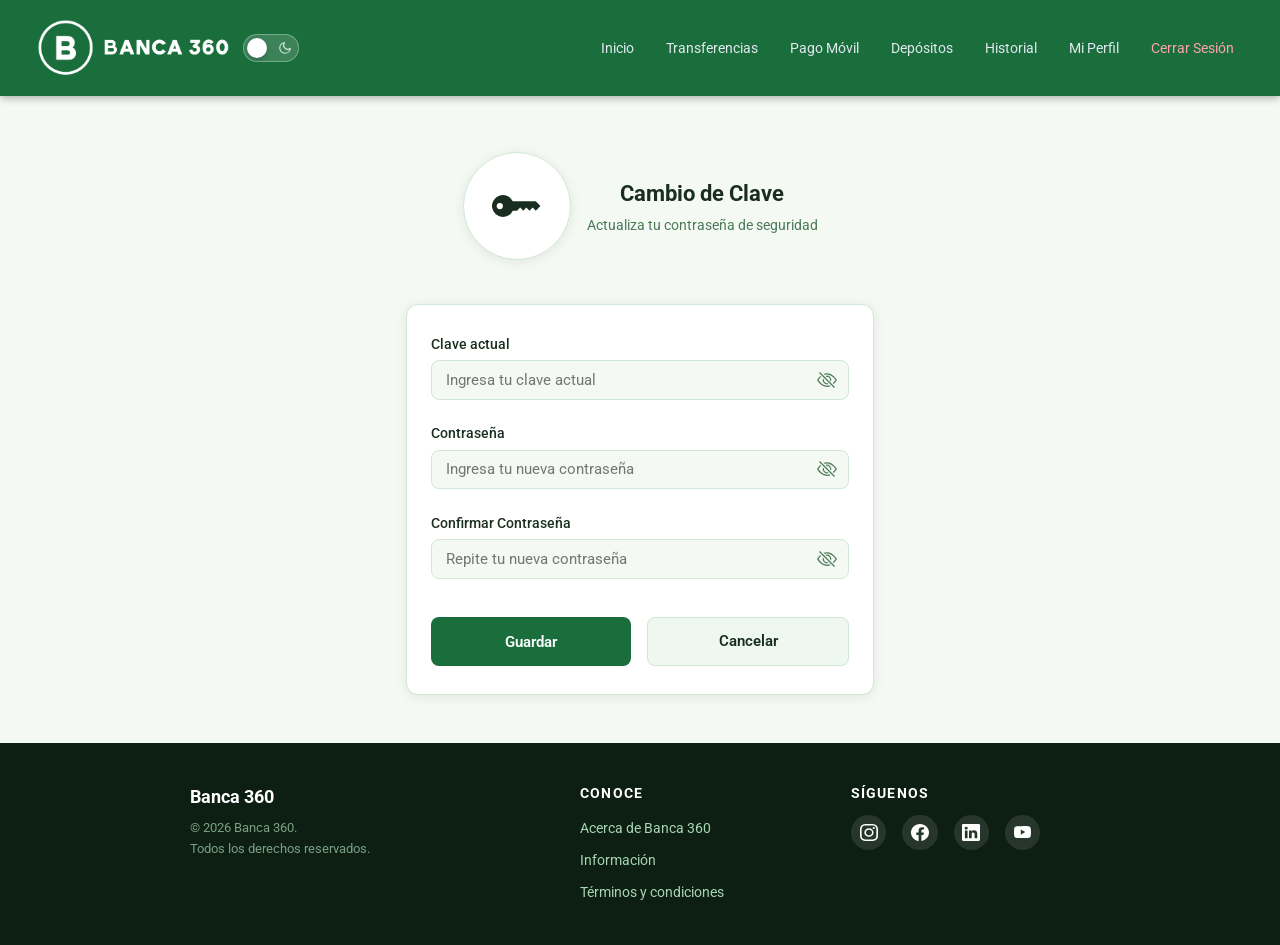
==== cambiar-contraseña.html @ 9f9f1c1e "Cambios casi finales (falta el spinner de carga)" ====
<!DOCTYPE html>
<html lang="es">
<head>
    <meta charset="UTF-8">
    <meta name="viewport" content="width=device-width, initial-scale=1.0">
    <title>Cambio de clave - Banca 360</title>
    <script>
        // Aplicar el tema oscuro de inmediato
        if (localStorage.getItem('theme') === 'dark') {
            document.documentElement.classList.add('dark');
        }
        // Inyectar un bloqueador temporal de animaciones
        document.head.insertAdjacentHTML('beforeend', '<style id="bloqueo-animaciones">*, *::before, *::after { transition: none !important; }</style>');
    </script>
    <link rel="preconnect" href="https://fonts.googleapis.com">
    <link rel="preconnect" href="https://fonts.gstatic.com" crossorigin>
    <link href="https://fonts.googleapis.com/css2?family=Roboto:wght@400;500;700&display=swap" rel="stylesheet">
    <link rel="stylesheet" href="css/style.css">
    <script src="js/main.js" defer></script>
</head>
<body>
    <header class="header">
        <h1 class="header__logo">
            <a href="Inicio.html" class="header__logo-link">
                <img src="assets/img/Banca360.png" alt="Banca 360" class="header__logo-img">
            </a>
        </h1>

        <div class="header__controls">
            <label class="theme-switch" aria-label="Cambiar tema">
                <input type="checkbox" id="btnTheme" class="theme-switch__checkbox">
                <span class="theme-switch__slider">
                    <span class="theme-switch__icon theme-switch__icon--sun">
                        <svg width="14" height="14" viewBox="0 0 24 24" fill="none" stroke="currentColor" stroke-width="2" stroke-linecap="round" stroke-linejoin="round"><circle cx="12" cy="12" r="5"/><line x1="12" y1="1" x2="12" y2="3"/><line x1="12" y1="21" x2="12" y2="23"/><line x1="4.22" y1="4.22" x2="5.64" y2="5.64"/><line x1="18.36" y1="18.36" x2="19.78" y2="19.78"/><line x1="1" y1="12" x2="3" y2="12"/><line x1="21" y1="12" x2="23" y2="12"/><line x1="4.22" y1="19.78" x2="5.64" y2="18.36"/><line x1="18.36" y1="5.64" x2="19.78" y2="4.22"/></svg>
                    </span>
                    <span class="theme-switch__icon theme-switch__icon--moon">
                        <svg width="14" height="14" viewBox="0 0 24 24" fill="none" stroke="currentColor" stroke-width="2" stroke-linecap="round" stroke-linejoin="round"><path d="M21 12.79A9 9 0 1 1 11.21 3 7 7 0 0 0 21 12.79z"/></svg>
                    </span>
                </span>
            </label>

            <button class="btn-hamburger" id="btnMenu" aria-label="Abrir menú" aria-expanded="false">
                <img src="assets/img/list.svg" alt="Menú" class="btn-hamburger__icon">
            </button>
        </div>

        <nav class="nav" id="mainNav" aria-label="Navegación principal">
            <ul class="nav__list">
                <li class="nav__item"><a href="Inicio.html" class="nav__link">Inicio</a></li>
                <li class="nav__item"><a href="transferencias.html" class="nav__link">Transferencias</a></li>
                <li class="nav__item"><a href="pago-movil.html" class="nav__link">Pago Móvil</a></li>
                <li class="nav__item"><a href="depositos.html" class="nav__link">Depósitos</a></li>
                <li class="nav__item"><a href="historial.html" class="nav__link">Historial</a></li>
                <li class="nav__item"><a href="perfil.html" class="nav__link">Mi Perfil</a></li>
                <li class="nav__item"><a href="sesion-finalizada.html" class="nav__link nav__link--logout">Cerrar Sesión</a></li>
            </ul>
        </nav>
    </header>

    <main class="main-content" style="max-width: 500px; margin-top: 2em;">
        <section class="page-header" aria-label="Título de sección" style="justify-content: center; margin-bottom: 1em;">
            <div class="page-header__icon">
                <svg xmlns="http://www.w3.org/2000/svg" width="50" height="50" fill="currentColor" class="bi bi-key-fill" viewBox="0 0 16 16">
                    <path d="M3.5 11.5a3.5 3.5 0 1 1 3.163-5H14L15.5 8 14 9.5l-1-1-1 1-1-1-1 1-1-1-1 1H6.663a3.5 3.5 0 0 1-3.163 2M2.5 9a1 1 0 1 0 0-2 1 1 0 0 0 0 2"/>
                </svg>
            </div>
            <div style="text-align: center;">
                <h2 class="page-header__title">Cambio de Clave</h2>
                <p class="page-header__subtitle">Actualiza tu contraseña de seguridad</p>
            </div>
        </section>

        <section class="form-card" aria-label="Formulario de cambio de clave">
            <form class="pm-form" action="perfil.html" method="GET">
                
                <div class="pm-form__field">
                    <label for="claveActual" class="pm-form__label">Clave actual</label>
                    <div style="position: relative; display: flex; align-items: center;">
                        <input 
                            type="password" 
                            id="claveActual" 
                            name="claveActual" 
                            class="pm-form__input" 
                            placeholder="Ingresa tu clave actual" 
                            required 
                            inputmode="numeric"
                            pattern="[0-9]{6,}"
                            title="La contraseña debe contener solo números y un mínimo de 6 dígitos."
                            oninput="this.value = this.value.replace(/[^0-9]/g, '')"
                            style="padding-right: 2.5rem;">
                        <button type="button" class="toggle-password" data-target="claveActual" style="position: absolute; right: 0.75rem; background: none; border: none; cursor: pointer; color: var(--color-text-muted); display: flex; padding: 0;">
                            <svg xmlns="http://www.w3.org/2000/svg" width="20" height="20" fill="currentColor" class="bi bi-eye" viewBox="0 0 16 16"><path d="M16 8s-3-5.5-8-5.5S0 8 0 8s3 5.5 8 5.5S16 8 16 8M1.173 8a13 13 0 0 1 1.66-2.043C4.12 4.668 5.88 3.5 8 3.5s3.879 1.168 5.168 2.457A13 13 0 0 1 14.828 8q-.086.13-.195.288c-.335.48-.83 1.12-1.465 1.755C11.879 11.332 10.119 12.5 8 12.5s-3.879-1.168-5.168-2.457A13 13 0 0 1 1.172 8z"/><path d="M8 5.5a2.5 2.5 0 1 0 0 5 2.5 2.5 0 0 0 0-5M4.5 8a3.5 3.5 0 1 1 7 0 3.5 3.5 0 0 1-7 0"/></svg>
                        </button>
                    </div>
                </div>

                <div class="pm-form__field">
                    <label for="password" class="pm-form__label">Contraseña</label>
                    <div style="position: relative; display: flex; align-items: center;">
                        <input type="password" 
                            id="password" 
                            name="password" 
                            class="pm-form__input" 
                            placeholder="Ingresa tu nueva contraseña" 
                            required 
                            inputmode="numeric"
                            pattern="[0-9]{6,}"
                            title="La contraseña debe contener solo números y un mínimo de 6 dígitos."
                            oninput="this.value = this.value.replace(/[^0-9]/g, '')"
                            style="padding-right: 2.5rem;">
                        <button type="button" class="toggle-password" data-target="password" style="position: absolute; right: 0.75rem; background: none; border: none; cursor: pointer; color: var(--color-text-muted); display: flex; padding: 0;">
                            <svg xmlns="http://www.w3.org/2000/svg" width="20" height="20" fill="currentColor" class="bi bi-eye" viewBox="0 0 16 16">
                                <path d="M16 8s-3-5.5-8-5.5S0 8 0 8s3 5.5 8 5.5S16 8 16 8M1.173 8a13 13 0 0 1 1.66-2.043C4.12 4.668 5.88 3.5 8 3.5s3.879 1.168 5.168 2.457A13 13 0 0 1 14.828 8q-.086.13-.195.288c-.335.48-.83 1.12-1.465 1.755C11.879 11.332 10.119 12.5 8 12.5s-3.879-1.168-5.168-2.457A13 13 0 0 1 1.172 8z"/>
                                <path d="M8 5.5a2.5 2.5 0 1 0 0 5 2.5 2.5 0 0 0 0-5M4.5 8a3.5 3.5 0 1 1 7 0 3.5 3.5 0 0 1-7 0"/>
                            </svg>
                        </button>
                    </div>
                </div>

                <div class="pm-form__field">
                    <label for="confirmarPassword" class="pm-form__label">Confirmar Contraseña</label>
                    <div style="position: relative; display: flex; align-items: center;">
                        <input type="password" 
                            id="confirmarPassword" 
                            name="confirmarPassword" 
                            class="pm-form__input" 
                            placeholder="Repite tu nueva contraseña" 
                            required 
                            inputmode="numeric"
                            pattern="[0-9]{6,}"
                            title="La contraseña debe contener solo números y un mínimo de 6 dígitos."
                            oninput="this.value = this.value.replace(/[^0-9]/g, '')"
                            style="padding-right: 2.5rem;">
                        <button type="button" class="toggle-password" data-target="confirmarPassword" style="position: absolute; right: 0.75rem; background: none; border: none; cursor: pointer; color: var(--color-text-muted); display: flex; padding: 0;">
                            <svg xmlns="http://www.w3.org/2000/svg" width="20" height="20" fill="currentColor" class="bi bi-eye" viewBox="0 0 16 16">
                                <path d="M16 8s-3-5.5-8-5.5S0 8 0 8s3 5.5 8 5.5S16 8 16 8M1.173 8a13 13 0 0 1 1.66-2.043C4.12 4.668 5.88 3.5 8 3.5s3.879 1.168 5.168 2.457A13 13 0 0 1 14.828 8q-.086.13-.195.288c-.335.48-.83 1.12-1.465 1.755C11.879 11.332 10.119 12.5 8 12.5s-3.879-1.168-5.168-2.457A13 13 0 0 1 1.172 8z"/>
                                <path d="M8 5.5a2.5 2.5 0 1 0 0 5 2.5 2.5 0 0 0 0-5M4.5 8a3.5 3.5 0 1 1 7 0 3.5 3.5 0 0 1-7 0"/>
                            </svg>
                        </button>
                    </div>
                </div>

                <div class="pm-form__actions" style="margin-top: 1em; flex-direction: row; gap: 1em;">
                    <button type="submit" class="btn btn--primary" style="flex: 1;">Guardar</button>
                    <a href="perfil.html" class="btn btn--secondary" style="flex: 1; text-align: center; text-decoration: none; display: flex; align-items: center; justify-content: center;">Cancelar</a>
                </div>
                
            </form>
        </section>
    </main>

    <footer class="footer">
        <div class="footer__grid">
            <div class="footer__col">
                <p class="footer__brand">Banca 360</p>
                <p class="footer__copy">© 2026 Banca 360.<br>Todos los derechos reservados.</p>
            </div>
            <div class="footer__col">
                <p class="footer__heading">Conoce</p>
                <ul class="footer__list">
                    <li><a href="#" class="footer__link">Acerca de Banca 360</a></li>
                    <li><a href="#" class="footer__link">Información</a></li>
                    <li><a href="#" class="footer__link">Términos y condiciones</a></li>
                </ul>
            </div>
            <div class="footer__col">
                <p class="footer__heading">Síguenos</p>
                <div class="footer__social">
                    <a href="#" class="footer__social-link" aria-label="Instagram">
                        <img src="assets/img/instagram.svg" alt="Instagram" class="footer__social-icon">
                    </a>
                    <a href="#" class="footer__social-link" aria-label="Facebook">
                        <img src="assets/img/facebook.svg" alt="Facebook" class="footer__social-icon">
                    </a>
                    <a href="#" class="footer__social-link" aria-label="LinkedIn">
                        <img src="assets/img/linkedin.svg" alt="LinkedIn" class="footer__social-icon">
                    </a>
                    <a href="#" class="footer__social-link" aria-label="YouTube">
                        <img src="assets/img/youtube.svg" alt="YouTube" class="footer__social-icon">
                    </a>
                </div>
            </div>
        </div>
    </footer>
</body>
</html>
---- css/style.css ----
/* ============================================================
   BANCA 360 — Hoja de estilos global
   Estructura:
   1. Variables y reset
   2. Tipografía base
   3. Header y Tema
   4. Navegación principal
   5. Estructura general y Encabezados
   6. Dashboard (Inicio)
   7. Formularios y Botones
   8. Modales
   9. Footer
   10. Utilidades
   11. Media queries (Desktop ≥ 1005px)
   ============================================================ */

/* ============================================================
   1. VARIABLES Y RESET
   ============================================================ */

/* Tema claro (por defecto) */
:root {
    --color-bg:           #f4f9f4;
    --color-surface:      #ffffff;
    --color-surface-alt:  #eef7f0;
    --color-primary:      #1a6e3c;   /* verde banco */
    --color-primary-dark: #12502a;
    --color-accent:       #22c55e;
    --color-text:         #1a2e1f;
    --color-text-muted:   #4b7a57;
    --color-border:       #d1e8d6;
    --color-in:           #16a34a;   /* verde entradas */
    --color-out:          #dc2626;   /* rojo salidas   */
    --color-header-bg:    #1a6e3c;
    --color-footer-bg:    #0d1f12;
    --color-footer-text:  #a7d6b4;
    --shadow-card:        0 2px 12px rgba(0, 0, 0, 0.08);
    --radius:             12px;
    --transition:         0.3s ease;
}

/* Tema oscuro */
html.dark {
    --color-bg:           #0a1f0f;
    --color-surface:      #132918;
    --color-surface-alt:  #1c3a22;
    --color-primary:      #22c55e;
    --color-primary-dark: #16a34a;
    --color-accent:       #4ade80;
    --color-text:         #ecfdf5;
    --color-text-muted:   #86efac;
    --color-border:       #1e4d2a;
    --color-header-bg:    #132918;
    --color-footer-bg:    #0a1f0f;
    --color-footer-text:  #86efac;
    --shadow-card:        0 2px 16px rgba(0, 0, 0, 0.4);
}

/* Reset mínimo */
*,
*::before,
*::after {
    box-sizing: border-box;
    margin: 0;
    padding: 0;
}

/* ============================================================
   2. TIPOGRAFÍA BASE
   ============================================================ */

body {
    font-family: 'Roboto', sans-serif;
    background-color: var(--color-bg);
    color: var(--color-text);
    line-height: 1.6;
    transition: background-color var(--transition), color var(--transition);
}

/* ============================================================
   3. HEADER Y TEMA
   ============================================================ */

.header {
    position: sticky;
    top: 0;
    z-index: 100;
    width: 100%;
    background-color: var(--color-header-bg);
    padding: 0.85em 1.25em;
    display: flex;
    flex-wrap: wrap;
    align-items: center;
    justify-content: space-between;
    gap: 0.5em;
    box-shadow: 0 2px 8px rgba(0,0,0,0.3);
    transition: background-color var(--transition);
}

/* Logo */
.header__logo { line-height: 1; }
.header__logo-link { display: flex; align-items: center; text-decoration: none; }
.header__logo-img { height: 2em; display: block; }

/* Controles */
.header__controls {
    display: flex;
    align-items: center;
    gap: 0.5em;
}

/* Selector de Tema (Slider) */
.theme-switch {
    position: relative;
    display: inline-block;
    width: 56px;
    height: 28px;
    cursor: pointer;
}
.theme-switch__checkbox { opacity: 0; width: 0; height: 0; }
.theme-switch__slider {
    position: absolute;
    top: 0; left: 0; right: 0; bottom: 0;
    background-color: rgba(255, 255, 255, 0.15);
    border: 1px solid rgba(255, 255, 255, 0.3);
    border-radius: 34px;
    transition: 0.4s ease;
    display: flex;
    align-items: center;
    justify-content: space-between;
    padding: 0 6px;
}
.theme-switch__slider:before {
    position: absolute;
    content: "";
    height: 20px;
    width: 20px;
    left: 3px;
    bottom: 3px;
    background-color: #ffffff;
    border-radius: 50%;
    transition: transform 0.4s cubic-bezier(0.4, 0.0, 0.2, 1);
    z-index: 2;
    box-shadow: 0 2px 4px rgba(0,0,0,0.2);
}
.theme-switch__checkbox:checked + .theme-switch__slider {
    background-color: rgba(0, 0, 0, 0.4);
    border-color: rgba(255, 255, 255, 0.1);
}
.theme-switch__checkbox:checked + .theme-switch__slider:before {
    transform: translateX(28px);
    background-color: var(--color-primary);
}
.theme-switch__icon {
    display: flex;
    align-items: center;
    justify-content: center;
    color: #ffffff;
    z-index: 1;
    opacity: 0.8;
}
.theme-switch__checkbox:checked + .theme-switch__slider .theme-switch__icon--moon { opacity: 1; }
.theme-switch__checkbox:not(:checked) + .theme-switch__slider .theme-switch__icon--sun { opacity: 1; }

/* ============================================================
   4. NAVEGACIÓN PRINCIPAL
   ============================================================ */

/* Botón hamburguesa (Mobile) */
.btn-hamburger {
    display: flex;
    align-items: center;
    justify-content: center;
    background: none;
    border: none;
    cursor: pointer;
    padding: 0.25em;
}
.btn-hamburger__icon {
    width: 1.75em;
    height: 1.75em;
    filter: invert(100%);
    transition: opacity var(--transition);
}
.btn-hamburger:hover .btn-hamburger__icon { opacity: 0.75; }

/* Menú Nav */
.nav {
    width: 100%;
    max-height: 0;
    overflow: hidden;
    transition: max-height 0.45s ease;
}
.nav.activo { max-height: 30em; }
.nav__list {
    list-style: none;
    display: flex;
    flex-direction: column;
    padding: 0.5em 0 1em;
    gap: 0.25em;
}
.nav__link {
    display: block;
    padding: 0.6em 1em;
    color: #e2e8f0;
    text-decoration: none;
    border-radius: 8px;
    font-size: 0.95rem;
    transition: background-color var(--transition), color var(--transition);
}
.nav__link:hover, .nav__link--active {
    background-color: rgba(255,255,255,0.12);
    color: #ffffff;
}
.nav__link--logout { color: #fca5a5; }
.nav__link--logout:hover { background-color: rgba(220, 38, 38, 0.2); color: #fca5a5; }

/* ============================================================
   5. ESTRUCTURA GENERAL Y ENCABEZADOS
   ============================================================ */

.main-content {
    max-width: 900px;
    margin: 0 auto;
    padding: 1.5em 1em 3em;
    display: flex;
    flex-direction: column;
    gap: 1.75em;
}

/* Título de sección interno */
.section-title {
    font-size: 1rem;
    font-weight: 700;
    color: var(--color-text-muted);
    text-transform: uppercase;
    letter-spacing: 0.06em;
    margin-bottom: 0.75em;
}

/* Encabezados de páginas (Depósitos, Perfil, etc) */
.page-header {
    display: flex;
    align-items: center;
    gap: 1em;
}
.page-header__icon {
    font-size: 2.25rem;
    line-height: 1;
    background-color: var(--color-surface);
    border: 1px solid var(--color-border);
    border-radius: 50%;
    width: 3em;
    height: 3em;
    display: flex;
    align-items: center;
    justify-content: center;
    box-shadow: var(--shadow-card);
    flex-shrink: 0;
}
.page-header__title {
    font-size: 1.4rem;
    font-weight: 700;
    color: var(--color-text);
    margin-bottom: 0.1em;
}
.page-header__subtitle {
    font-size: 0.875rem;
    color: var(--color-text-muted);
}

/* ============================================================
   6. DASHBOARD (INICIO)
   ============================================================ */

/* Saludo */
.dashboard-greeting__sub { font-size: 0.9rem; color: var(--color-text-muted); }
.dashboard-greeting__name { font-size: 1.5rem; font-weight: 700; color: var(--color-text); }

/* Tarjeta de saldo */
.balance-card {
    background: linear-gradient(135deg, var(--color-primary) 0%, var(--color-primary-dark) 100%);
    color: #ffffff;
    border-radius: var(--radius);
    padding: 1.75em 1.5em;
    box-shadow: var(--shadow-card);
}
.balance-card__label { font-size: 0.85rem; opacity: 0.8; margin-bottom: 0.4em; }
.balance-card__amount-row { display: flex; align-items: center; gap: 0.75em; margin-bottom: 0.75em; }
.balance-card__amount {
    font-size: 2rem;
    font-weight: 700;
    letter-spacing: 0.02em;
    transition: filter var(--transition);
}
.balance-card__amount.hidden { filter: blur(8px); user-select: none; }
.balance-card__toggle {
    background: rgba(255,255,255,0.2);
    border: none;
    border-radius: 50%;
    width: 2.25em;
    height: 2.25em;
    display: flex;
    align-items: center;
    justify-content: center;
    cursor: pointer;
    color: #fff;
    transition: background-color var(--transition);
}
.balance-card__toggle:hover { background: rgba(255,255,255,0.35); }
.balance-card__account { font-size: 0.8rem; opacity: 0.7; }

/* Acciones rápidas */
.quick-actions__grid {
    display: grid;
    grid-template-columns: repeat(2, 1fr);
    gap: 1em;
}
.quick-actions__card {
    background-color: var(--color-surface);
    border: 1px solid var(--color-border);
    border-radius: var(--radius);
    padding: 1.25em 1em;
    display: flex;
    flex-direction: column;
    align-items: center;
    gap: 0.5em;
    text-decoration: none;
    color: var(--color-text);
    box-shadow: var(--shadow-card);
    transition: transform var(--transition), box-shadow var(--transition), background-color var(--transition);
}
.quick-actions__card:hover {
    transform: translateY(-3px);
    box-shadow: 0 6px 20px rgba(0,0,0,0.12);
    background-color: var(--color-surface-alt);
}
.quick-actions__icon { font-size: 1.75rem; line-height: 1; }
.quick-actions__label { font-size: 0.85rem; font-weight: 500; color: var(--color-text-muted); }

/* Transacciones recientes */
.transactions-list { list-style: none; display: flex; flex-direction: column; gap: 0.75em; }
.transaction-item {
    background-color: var(--color-surface);
    border: 1px solid var(--color-border);
    border-radius: var(--radius);
    box-shadow: var(--shadow-card);
    transition: transform var(--transition), background-color var(--transition);
}
.transaction-item:hover { transform: translateX(4px); }
.transaction-item__link {
    display: flex;
    align-items: center;
    gap: 1em;
    padding: 1em 1.25em;
    text-decoration: none;
    color: inherit;
}
.transaction-item__icon {
    width: 2.5em; height: 2.5em; border-radius: 50%;
    display: flex; align-items: center; justify-content: center;
    font-size: 1rem; flex-shrink: 0;
}
.transaction-item__icon--in  { background-color: #dcfce7; color: var(--color-in); }
.transaction-item__icon--out { background-color: #fee2e2; color: var(--color-out); }
.transaction-item__info { flex: 1; display: flex; flex-direction: column; gap: 0.15em; }
.transaction-item__desc { font-size: 0.9rem; font-weight: 500; }
.transaction-item__date { font-size: 0.78rem; color: var(--color-text-muted); }
.transaction-item__amount { font-size: 0.95rem; font-weight: 700; white-space: nowrap; }
.transaction-item__amount--in  { color: var(--color-in); }
.transaction-item__amount--out { color: var(--color-out); }

/* ============================================================
   7. FORMULARIOS Y BOTONES
   ============================================================ */

/* Tarjeta contenedora del formulario */
.form-card {
    background-color: var(--color-surface);
    border: 1px solid var(--color-border);
    border-radius: var(--radius);
    padding: 1.75em 1.5em;
    box-shadow: var(--shadow-card);
    transition: background-color var(--transition);
}

.pm-form { display: flex; flex-direction: column; gap: 1.4em; }

/* Agrupaciones y campos */
.pm-form__group {
    border: none; padding: 0; margin: 0;
    display: flex; flex-direction: column; gap: 1.4em;
}
.pm-form__group--split {
    display: flex; flex-direction: row; flex-wrap: nowrap; gap: 0.75em; align-items: flex-start;
}
.pm-form__legend {
    font-size: 0.8rem; font-weight: 700; color: var(--color-text-muted);
    text-transform: uppercase; letter-spacing: 0.06em; margin-bottom: 0.5em; width: 100%;
}
.pm-form__field { display: flex; flex-direction: column; gap: 0.3em; }
.pm-form__field--grow { flex: 1; }
.pm-form__label { font-size: 0.875rem; font-weight: 500; color: var(--color-text); }

/* Inputs y Selects */
.pm-form__input {
    padding: 0.65em 0.9em; border: 1.5px solid var(--color-border); border-radius: 8px;
    font-size: 0.95rem; font-family: inherit; color: var(--color-text);
    background-color: var(--color-bg); width: 100%; outline: none;
    transition: border-color var(--transition), box-shadow var(--transition), background-color var(--transition);
}
.pm-form__input:focus { border-color: var(--color-primary); box-shadow: 0 0 0 3px rgba(34, 197, 94, 0.18); }
.pm-form__input.invalid { border-color: #dc2626; box-shadow: 0 0 0 3px rgba(220, 38, 38, 0.15); }
.pm-form__input.valid { border-color: var(--color-in); }

.pm-form__select-wrap { position: relative; }
.pm-form__select {
    appearance: none; -webkit-appearance: none;
    padding: 0.65em 2.2em 0.65em 0.9em; border: 1.5px solid var(--color-border); border-radius: 8px;
    font-size: 0.95rem; font-family: inherit; color: var(--color-text);
    background-color: var(--color-bg); cursor: pointer; width: 100%; outline: none;
    transition: border-color var(--transition), box-shadow var(--transition), background-color var(--transition);
}
.pm-form__select:focus { border-color: var(--color-primary); box-shadow: 0 0 0 3px rgba(34, 197, 94, 0.18); }
.pm-form__select.invalid { border-color: #dc2626; box-shadow: 0 0 0 3px rgba(220,38,38,0.15); }
.pm-form__select.valid   { border-color: var(--color-in); }
.pm-form__select-arrow {
    position: absolute; right: 0.75em; top: 50%; transform: translateY(-50%);
    pointer-events: none; color: var(--color-text-muted); font-size: 0.8rem;
}

/* Prefijos (Ej: Bs.) */
.pm-form__input-prefix-wrap { display: flex; align-items: stretch; }
.pm-form__input-prefix {
    padding: 0.65em 0.85em; background-color: var(--color-surface-alt);
    border: 1.5px solid var(--color-border); border-right: none; border-radius: 8px 0 0 8px;
    font-size: 0.9rem; font-weight: 600; color: var(--color-text-muted); white-space: nowrap;
    transition: background-color var(--transition), border-color var(--transition);
}
.pm-form__input--with-prefix { border-radius: 0 8px 8px 0; }

/* Textos de ayuda y errores */
.pm-form__hint { font-size: 0.75rem; color: var(--color-text-muted); }
.pm-form__char-count { font-size: 0.75rem; color: var(--color-text-muted); text-align: right; }
.pm-form__error { font-size: 0.78rem; color: #dc2626; min-height: 1em; display: block; }

/* Resumen del formulario */
.pm-summary {
    background-color: var(--color-surface-alt); border: 1px solid var(--color-border);
    border-left: 4px solid var(--color-primary); border-radius: var(--radius);
    padding: 1.25em 1.5em; transition: background-color var(--transition);
}
.pm-summary__title {
    font-size: 0.875rem; font-weight: 700; text-transform: uppercase;
    letter-spacing: 0.06em; color: var(--color-text-muted); margin-bottom: 0.85em;
}
.pm-summary__list { display: flex; flex-direction: column; gap: 0.5em; }
.pm-summary__row {
    display: flex; justify-content: space-between; align-items: baseline; gap: 1em;
    font-size: 0.9rem; border-bottom: 1px dashed var(--color-border); padding-bottom: 0.4em;
}
.pm-summary__row:last-child { border-bottom: none; }
.pm-summary__row dt { color: var(--color-text-muted); font-weight: 500; white-space: nowrap; }
.pm-summary__row dd { color: var(--color-text); font-weight: 500; text-align: right; }
.pm-summary__row--total dt, .pm-summary__row--total dd {
    font-size: 1.05rem; font-weight: 700; color: var(--color-primary);
}

/* Botones base */
.pm-form__actions { display: flex; flex-direction: column; gap: 0.75em; margin-top: 0.5em; }

.btn {
    padding: 0.75em 1.5em; border: none; border-radius: 8px; font-size: 0.95rem;
    font-family: inherit; font-weight: 600; cursor: pointer; text-align: center;
    transition: transform var(--transition), box-shadow var(--transition), background-color var(--transition), opacity var(--transition);
}
.btn:hover  { transform: translateY(-2px); box-shadow: 0 4px 14px rgba(0,0,0,0.15); }
.btn:active { transform: translateY(0);    box-shadow: none; }
.btn:disabled { opacity: 0.6; cursor: not-allowed; transform: none; box-shadow: none; }

.btn--primary { background-color: var(--color-primary); color: #ffffff; }
.btn--primary:hover { background-color: var(--color-primary-dark); }
.btn--secondary { background-color: var(--color-surface-alt); color: var(--color-text); border: 1.5px solid var(--color-border); }
.btn--secondary:hover { background-color: var(--color-border); }
.btn-ver-todo:hover { background-color: var(--color-primary-dark); transform: translateY(-2px); }

/* ============================================================
   8. MODALES
   ============================================================ */

.pm-modal__backdrop {
    position: fixed; inset: 0; background: rgba(0,0,0,0.55);
    z-index: 200; animation: fadeIn 0.25s ease;
}

.pm-modal {
    position: fixed; inset: 0; z-index: 201; align-items: center; justify-content: center; pointer-events: none;
}
.pm-modal:not([hidden]) { display: flex; pointer-events: auto; animation: slideUp 0.3s ease; }
.pm-modal__box {
    background-color: var(--color-surface); border-radius: var(--radius);
    padding: 2.5em 2em; max-width: 380px; width: 90%; text-align: center;
    box-shadow: 0 8px 40px rgba(0,0,0,0.25); display: flex; flex-direction: column; align-items: center; gap: 0.75em;
}
.pm-modal__icon  { font-size: 3rem; line-height: 1; }
.pm-modal__title { font-size: 1.25rem; font-weight: 700; color: var(--color-text); }
.pm-modal__msg   { font-size: 0.9rem; color: var(--color-text-muted); line-height: 1.5; }
.pm-modal__close { margin-top: 0.5em; min-width: 140px; }

/* Animaciones de modales */
@keyframes fadeIn { from { opacity: 0; } to { opacity: 1; } }
@keyframes slideUp { from { opacity: 0; transform: translateY(30px); } to { opacity: 1; transform: translateY(0); } }

/* ============================================================
   9. FOOTER
   ============================================================ */

.footer {
    background-color: var(--color-footer-bg);
    color: var(--color-footer-text);
    padding: 2.5em 1.25em;
    transition: background-color var(--transition);
}
.footer__grid { max-width: 900px; margin: 0 auto; display: grid; grid-template-columns: 1fr; gap: 2em; }
.footer__brand { font-size: 1.1rem; font-weight: 700; color: #ffffff; margin-bottom: 0.4em; }
.footer__copy { font-size: 0.8rem; line-height: 1.6; opacity: 0.7; }
.footer__heading {
    font-size: 0.85rem; font-weight: 700; text-transform: uppercase;
    letter-spacing: 0.08em; color: #ffffff; margin-bottom: 0.75em;
}
.footer__list { list-style: none; display: flex; flex-direction: column; gap: 0.4em; }
.footer__link { color: var(--color-footer-text); text-decoration: none; font-size: 0.85rem; transition: color var(--transition); }
.footer__link:hover { color: #ffffff; }
.footer__social { display: flex; gap: 1em; }
.footer__social-link {
    display: flex; align-items: center; justify-content: center;
    width: 2.2em; height: 2.2em; border-radius: 50%; background-color: rgba(255,255,255,0.1);
    transition: background-color var(--transition), transform var(--transition);
}
.footer__social-link:hover { background-color: rgba(255,255,255,0.25); transform: translateY(-2px); }
.footer__social-icon { width: 1.1em; height: 1.1em; filter: invert(100%); }

/* ============================================================
   10. UTILIDADES
   ============================================================ */

.sr-only {
    position: absolute; width: 1px; height: 1px; padding: 0; margin: -1px;
    overflow: hidden; clip: rect(0,0,0,0); white-space: nowrap; border: 0;
}

/* ============================================================
   11. MEDIA QUERIES — Desktop (≥ 1005px)
   ============================================================ */

@media screen and (min-width: 1005px) {
    /* Header y Navegación */
    .header { flex-wrap: nowrap; padding: 0.75em 2em; }
    .btn-hamburger { display: none; }
    .nav { width: auto; max-height: none; overflow: visible; flex: 1; }
    .nav__list { flex-direction: row; align-items: center; justify-content: flex-end; padding: 0; gap: 0.25em; }
    .nav__link { font-size: 0.875rem; }
    .header__logo-img { height: 2.25em; }

    /* Layout del Dashboard */
    .quick-actions__grid { grid-template-columns: repeat(4, 1fr); }
    .footer__grid { grid-template-columns: 1.5fr 1fr 1fr; }

    /* Formularios y Botones */
    .pm-form__actions { flex-direction: row; justify-content: flex-end; }
    .btn { min-width: 160px; }
}
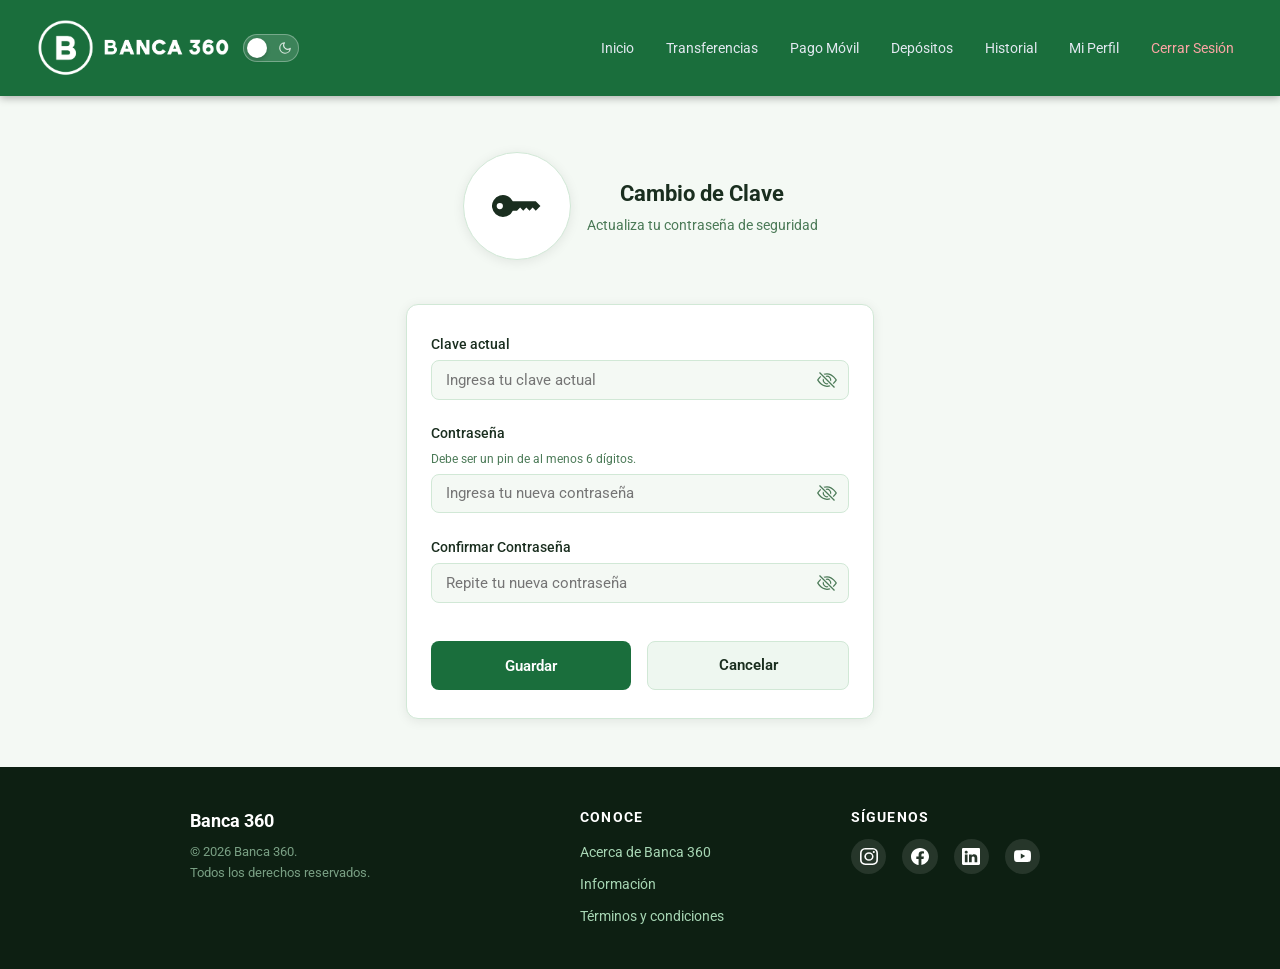
==== commit 3b9dfdd9: "modified:   "cambiar-contrase\303\261a.html" 	modified:   css/style.css 	modified:   depositos.html " ====
--- a/cambiar-contraseña.html
+++ b/cambiar-contraseña.html
@@ -85,7 +85,6 @@
                             required 
                             inputmode="numeric"
                             pattern="[0-9]{6,}"
-                            title="La contraseña debe contener solo números y un mínimo de 6 dígitos."
                             oninput="this.value = this.value.replace(/[^0-9]/g, '')"
                             style="padding-right: 2.5rem;">
                         <button type="button" class="toggle-password" data-target="claveActual" style="position: absolute; right: 0.75rem; background: none; border: none; cursor: pointer; color: var(--color-text-muted); display: flex; padding: 0;">
@@ -96,6 +95,7 @@
 
                 <div class="pm-form__field">
                     <label for="password" class="pm-form__label">Contraseña</label>
+                    <span class="pm-form__hint">Debe ser un pin de al menos 6 dígitos.</span>
                     <div style="position: relative; display: flex; align-items: center;">
                         <input type="password" 
                             id="password" 
@@ -104,8 +104,8 @@
                             placeholder="Ingresa tu nueva contraseña" 
                             required 
                             inputmode="numeric"
+                            title="La contraseña debe contener solo números y un mínimo de 6 dígitos."
                             pattern="[0-9]{6,}"
-                            title="La contraseña debe contener solo números y un mínimo de 6 dígitos."
                             oninput="this.value = this.value.replace(/[^0-9]/g, '')"
                             style="padding-right: 2.5rem;">
                         <button type="button" class="toggle-password" data-target="password" style="position: absolute; right: 0.75rem; background: none; border: none; cursor: pointer; color: var(--color-text-muted); display: flex; padding: 0;">
@@ -125,10 +125,10 @@
                             name="confirmarPassword" 
                             class="pm-form__input" 
                             placeholder="Repite tu nueva contraseña" 
+                            title="La contraseña debe contener solo números y un mínimo de 6 dígitos."
                             required 
                             inputmode="numeric"
                             pattern="[0-9]{6,}"
-                            title="La contraseña debe contener solo números y un mínimo de 6 dígitos."
                             oninput="this.value = this.value.replace(/[^0-9]/g, '')"
                             style="padding-right: 2.5rem;">
                         <button type="button" class="toggle-password" data-target="confirmarPassword" style="position: absolute; right: 0.75rem; background: none; border: none; cursor: pointer; color: var(--color-text-muted); display: flex; padding: 0;">
--- a/css/style.css
+++ b/css/style.css
@@ -569,4 +569,22 @@
     /* Formularios y Botones */
     .pm-form__actions { flex-direction: row; justify-content: flex-end; }
     .btn { min-width: 160px; }
+}
+
+/* ============================================================
+   12. SPINNER DE CARGA
+   ============================================================ */
+
+@keyframes spin {
+    to { transform: rotate(360deg); }
+}
+.btn-spinner {
+    display: inline-block;
+    width: 1.2rem;
+    height: 1.2rem;
+    border: 3px solid rgba(255,255,255,0.3);
+    border-radius: 50%;
+    border-top-color: #fff;
+    animation: spin 1s linear infinite;
+    vertical-align: middle;
 }
